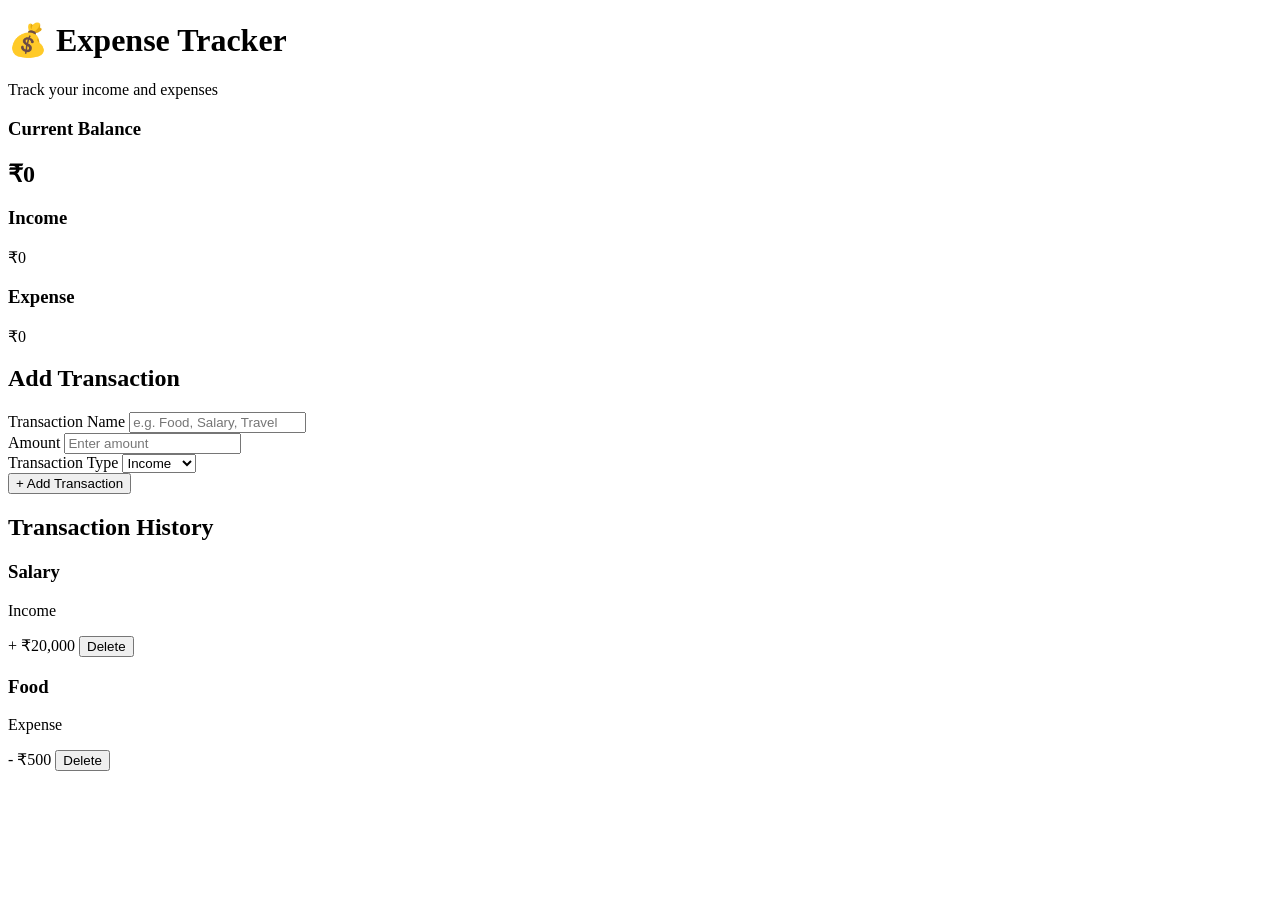
==== Expense Tracker/index.html @ ee36a0e3 "Adding new Project Expense Tracker" ====
<!DOCTYPE html>
<html lang="en">
<head>
    <meta charset="UTF-8">
    <meta name="viewport" content="width=device-width, initial-scale=1.0">

    <title>Expense Tracker</title>

    <link rel="stylesheet" href="style.css">
</head>

<body>

    <div class="container">

        <!-- Heading -->
        <header>
            <h1>💰 Expense Tracker</h1>
            <p>Track your income and expenses</p>
        </header>


        <!-- Balance -->
        <section class="balance-card">
            <h3>Current Balance</h3>
            <h2 id="balance">₹0</h2>
        </section>


        <!-- Income & Expense -->
        <section class="summary">

            <div class="summary-card income">
                <h3>Income</h3>
                <p id="income">₹0</p>
            </div>

            <div class="summary-card expense">
                <h3>Expense</h3>
                <p id="expense">₹0</p>
            </div>

        </section>


        <!-- Add Transaction -->
        <section class="transaction-form">

            <h2>Add Transaction</h2>

            <form id="transactionForm">

                <div class="form-group">
                    <label for="title">Transaction Name</label>

                    <input
                        type="text"
                        id="title"
                        placeholder="e.g. Food, Salary, Travel"
                        required
                    >
                </div>


                <div class="form-group">
                    <label for="amount">Amount</label>

                    <input
                        type="number"
                        id="amount"
                        placeholder="Enter amount"
                        min="1"
                        required
                    >
                </div>


                <div class="form-group">
                    <label for="type">Transaction Type</label>

                    <select id="type">
                        <option value="income">Income</option>
                        <option value="expense">Expense</option>
                    </select>
                </div>


                <button type="submit" class="add-btn">
                    + Add Transaction
                </button>

            </form>

        </section>


        <!-- Transaction History -->
        <section class="history">

            <h2>Transaction History</h2>

            <div id="transactionList">

                <!-- JavaScript will add transactions here -->

                <!-- Example transaction -->

                <div class="transaction income-transaction">

                    <div class="transaction-info">
                        <h3>Salary</h3>
                        <p>Income</p>
                    </div>

                    <div class="transaction-right">
                        <span class="amount">+ ₹20,000</span>
                        <button class="delete-btn">Delete</button>
                    </div>

                </div>


                <div class="transaction expense-transaction">

                    <div class="transaction-info">
                        <h3>Food</h3>
                        <p>Expense</p>
                    </div>

                    <div class="transaction-right">
                        <span class="amount">- ₹500</span>
                        <button class="delete-btn">Delete</button>
                    </div>

                </div>

            </div>

        </section>

    </div>


    <script src="script.js"></script>

</body>
</html>
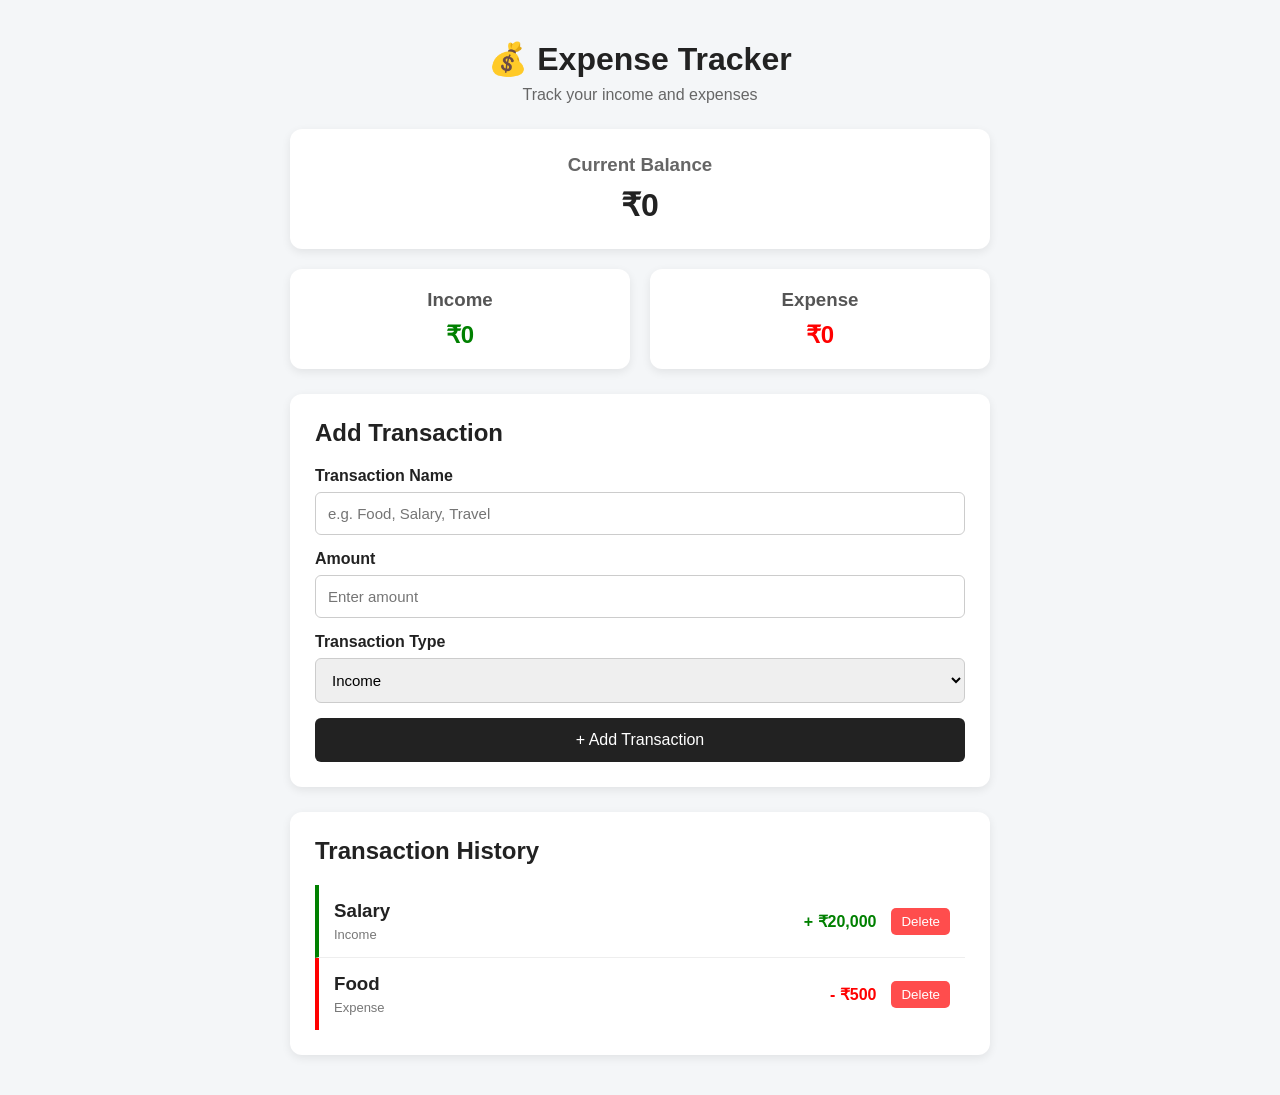
==== commit 8d46138d: "Some Changes in html,css file" ====
--- a/Expense Tracker/index.html
+++ b/Expense Tracker/index.html
@@ -1,5 +1,6 @@
 <!DOCTYPE html>
 <html lang="en">
+
 <head>
     <meta charset="UTF-8">
     <meta name="viewport" content="width=device-width, initial-scale=1.0">
@@ -52,32 +53,18 @@
 
                 <div class="form-group">
                     <label for="title">Transaction Name</label>
-
-                    <input
-                        type="text"
-                        id="title"
-                        placeholder="e.g. Food, Salary, Travel"
-                        required
-                    >
+                    <input type="text" id="title" placeholder="e.g. Food, Salary, Travel" required>
                 </div>
 
 
                 <div class="form-group">
                     <label for="amount">Amount</label>
-
-                    <input
-                        type="number"
-                        id="amount"
-                        placeholder="Enter amount"
-                        min="1"
-                        required
-                    >
+                    <input type="number" id="amount" placeholder="Enter amount" min="1" required>
                 </div>
 
 
                 <div class="form-group">
                     <label for="type">Transaction Type</label>
-
                     <select id="type">
                         <option value="income">Income</option>
                         <option value="expense">Expense</option>
@@ -96,9 +83,7 @@
 
         <!-- Transaction History -->
         <section class="history">
-
             <h2>Transaction History</h2>
-
             <div id="transactionList">
 
                 <!-- JavaScript will add transactions here -->
@@ -106,32 +91,26 @@
                 <!-- Example transaction -->
 
                 <div class="transaction income-transaction">
-
                     <div class="transaction-info">
                         <h3>Salary</h3>
                         <p>Income</p>
                     </div>
-
                     <div class="transaction-right">
                         <span class="amount">+ ₹20,000</span>
                         <button class="delete-btn">Delete</button>
                     </div>
-
                 </div>
 
 
                 <div class="transaction expense-transaction">
-
                     <div class="transaction-info">
                         <h3>Food</h3>
                         <p>Expense</p>
                     </div>
-
                     <div class="transaction-right">
                         <span class="amount">- ₹500</span>
                         <button class="delete-btn">Delete</button>
                     </div>
-
                 </div>
 
             </div>
@@ -140,8 +119,8 @@
 
     </div>
 
-
     <script src="script.js"></script>
 
 </body>
+
 </html>
--- a/Expense Tracker/style.css
+++ b/Expense Tracker/style.css
@@ -0,0 +1,252 @@
+* {
+  margin: 0;
+  padding: 0;
+  box-sizing: border-box;
+}
+
+body {
+  font-family: Arial, sans-serif;
+  background-color: #f4f6f8;
+  color: #222;
+}
+
+.container {
+  width: 90%;
+  max-width: 700px;
+  margin: 40px auto;
+}
+
+/* HEADER */
+
+header {
+  text-align: center;
+  margin-bottom: 25px;
+}
+
+header h1 {
+  font-size: 32px;
+  margin-bottom: 8px;
+}
+
+header p {
+  color: #666;
+}
+
+/* BALANCE */
+
+.balance-card {
+  background-color: white;
+  padding: 25px;
+  border-radius: 12px;
+  text-align: center;
+  margin-bottom: 20px;
+  box-shadow: 0 3px 10px rgba(0, 0, 0, 0.08);
+}
+
+.balance-card h3 {
+  color: #666;
+  margin-bottom: 10px;
+}
+
+.balance-card h2 {
+  font-size: 32px;
+}
+
+/* INCOME / EXPENSE */
+
+.summary {
+  display: flex;
+  gap: 20px;
+  margin-bottom: 25px;
+}
+
+.summary-card {
+  background-color: white;
+  flex: 1;
+  padding: 20px;
+  border-radius: 12px;
+  text-align: center;
+  box-shadow: 0 3px 10px rgba(0, 0, 0, 0.08);
+}
+
+.summary-card h3 {
+  margin-bottom: 10px;
+  color: #555;
+}
+
+.summary-card p {
+  font-size: 24px;
+  font-weight: bold;
+}
+
+.income p {
+  color: green;
+}
+
+.expense p {
+  color: red;
+}
+
+/* FORM */
+
+.transaction-form {
+  background-color: white;
+  padding: 25px;
+  border-radius: 12px;
+  margin-bottom: 25px;
+  box-shadow: 0 3px 10px rgba(0, 0, 0, 0.08);
+}
+
+.transaction-form h2 {
+  margin-bottom: 20px;
+}
+
+.form-group {
+  margin-bottom: 15px;
+}
+
+.form-group label {
+  display: block;
+  margin-bottom: 7px;
+  font-weight: bold;
+}
+
+.form-group input,
+.form-group select {
+  width: 100%;
+  padding: 12px;
+  border: 1px solid #ccc;
+  border-radius: 6px;
+  font-size: 15px;
+}
+
+.form-group input:focus,
+.form-group select:focus {
+  outline: none;
+  border-color: #333;
+}
+
+/* ADD BUTTON */
+
+.add-btn {
+  width: 100%;
+  padding: 13px;
+  border: none;
+  border-radius: 6px;
+  background-color: #222;
+  color: white;
+  font-size: 16px;
+  cursor: pointer;
+}
+
+.add-btn:hover {
+  background-color: #444;
+}
+
+/* HISTORY */
+
+.history {
+  background-color: white;
+  padding: 25px;
+  border-radius: 12px;
+  box-shadow: 0 3px 10px rgba(0, 0, 0, 0.08);
+}
+
+.history h2 {
+  margin-bottom: 20px;
+}
+
+/* TRANSACTION */
+
+.transaction {
+  display: flex;
+  justify-content: space-between;
+  align-items: center;
+  padding: 15px;
+  border-bottom: 1px solid #eee;
+}
+
+.transaction:last-child {
+  border-bottom: none;
+}
+
+.transaction-info h3 {
+  margin-bottom: 5px;
+}
+
+.transaction-info p {
+  font-size: 13px;
+  color: #777;
+}
+
+/* TRANSACTION RIGHT */
+
+.transaction-right {
+  display: flex;
+  align-items: center;
+  gap: 15px;
+}
+
+.amount {
+  font-weight: bold;
+}
+
+.income-transaction {
+  border-left: 4px solid green;
+}
+
+.expense-transaction {
+  border-left: 4px solid red;
+}
+
+.income-transaction .amount {
+  color: green;
+}
+
+.expense-transaction .amount {
+  color: red;
+}
+
+/* DELETE BUTTON */
+
+.delete-btn {
+  padding: 6px 10px;
+  border: none;
+  border-radius: 5px;
+  background-color: #ff4d4d;
+  color: white;
+  cursor: pointer;
+}
+
+.delete-btn:hover {
+  background-color: #d93636;
+}
+
+/* RESPONSIVE
+
+@media (max-width: 600px) {
+
+    .container {
+        width: 94%;
+        margin: 20px auto;
+    }
+
+    header h1 {
+        font-size: 26px;
+    }
+
+    .summary {
+        flex-direction: column;
+    }
+
+    .transaction {
+        flex-direction: column;
+        align-items: flex-start;
+        gap: 12px;
+    }
+
+    .transaction-right {
+        width: 100%;
+        justify-content: space-between;
+    }
+} */
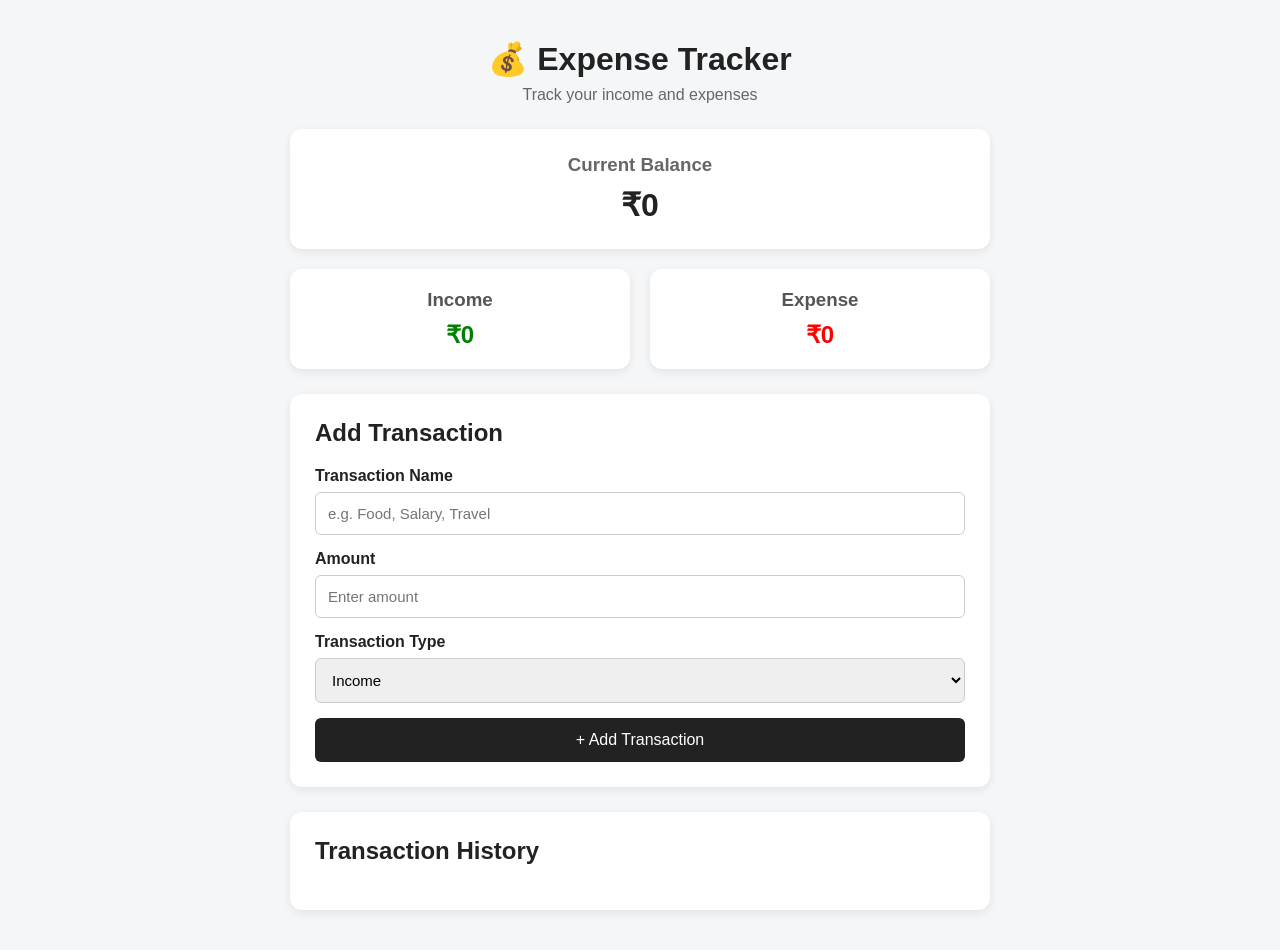
==== commit 94af422a: "Display Transaction" ====
--- a/Expense Tracker/index.html
+++ b/Expense Tracker/index.html
@@ -90,7 +90,7 @@
 
                 <!-- Example transaction -->
 
-                <div class="transaction income-transaction">
+                <!-- <div class="transaction income-transaction">
                     <div class="transaction-info">
                         <h3>Salary</h3>
                         <p>Income</p>
@@ -111,7 +111,7 @@
                         <span class="amount">- ₹500</span>
                         <button class="delete-btn">Delete</button>
                     </div>
-                </div>
+                </div> -->
 
             </div>
 
